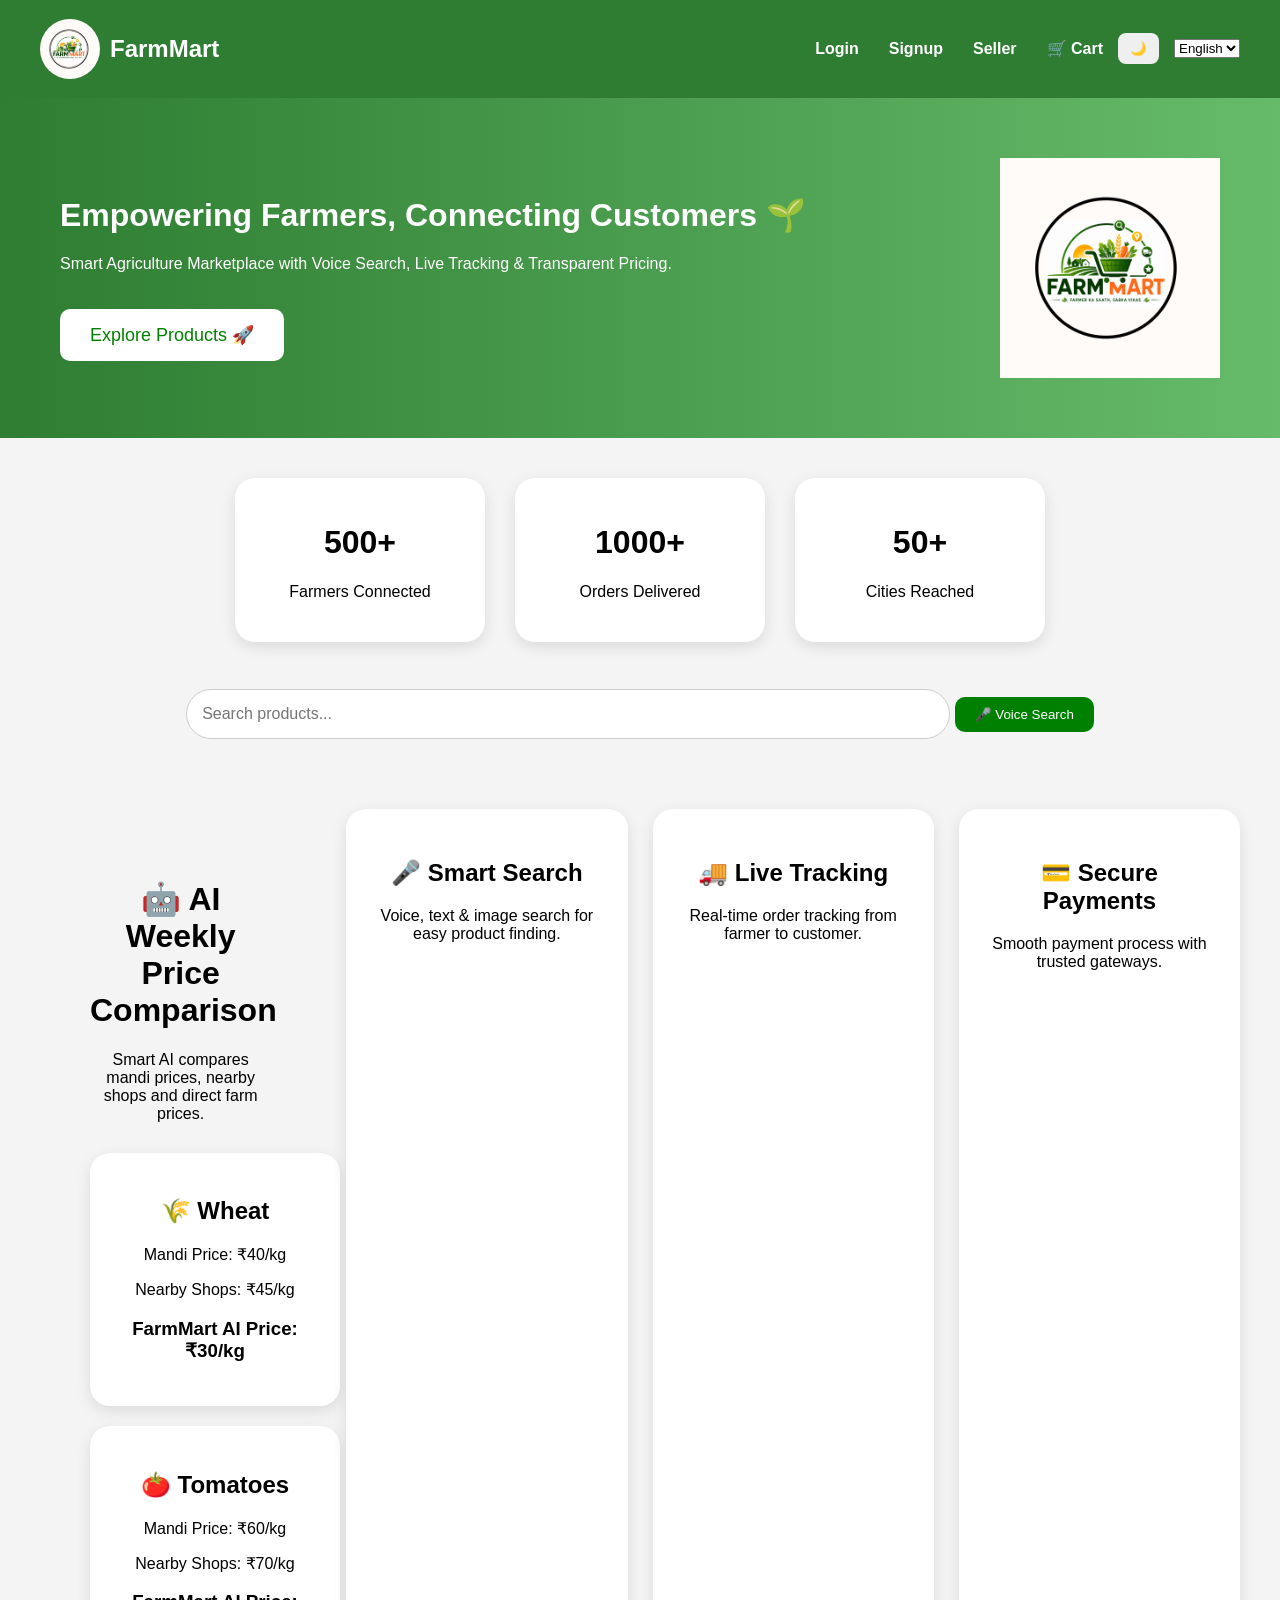
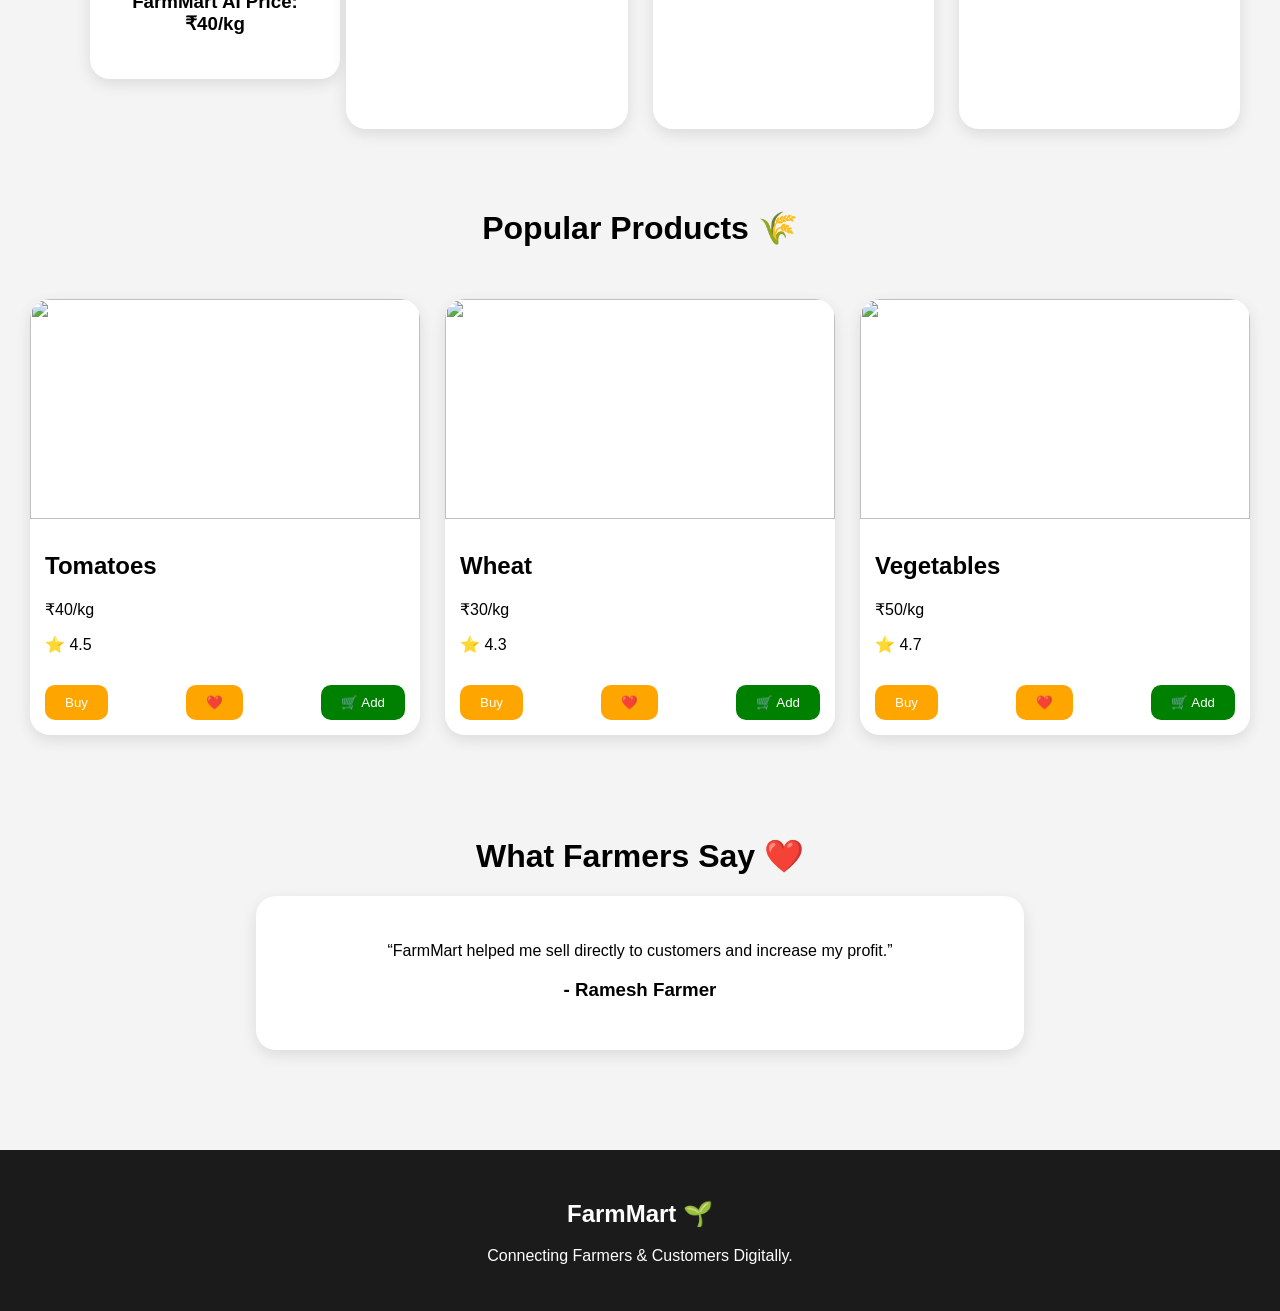
==== index.html @ 8a44d062 "Add files via upload" ====
<!DOCTYPE html>
<html lang="en">

<head>

  <meta charset="UTF-8">

  <meta name="viewport"
  content="width=device-width, initial-scale=1.0">

  <title>FarmMart</title>

  <link rel="stylesheet" href="style.css">

</head>

<body>

<!-- TOPBAR -->

<div class="topbar">

  <!-- LOGO -->

  <div class="logo-area">

    <img
    src="logo.png"
    class="logo">

    <h2>FarmMart</h2>

  </div>

  <!-- MENU BUTTON -->

  <div
  class="menu-btn"

  onclick="toggleMenu()">

  ☰

  </div>

  <!-- NAV LINKS -->

  <div
  class="nav-links"

  id="navLinks">

    <a href="login.html">
      Login
    </a>

    <a href="signup.html">
      Signup
    </a>

    <a href="seller.html">
      Seller
    </a>

    <a href="cart.html">
      🛒 Cart
    </a>

    <!-- DARK MODE -->

    <button
    onclick="toggleDarkMode()"

    class="dark-btn">

    🌙

    </button>

    <!-- LANGUAGE -->

    <select
    onchange="changeLanguage(this.value)">

      <option value="en">
        English
      </option>

      <option value="hi">
        हिंदी
      </option>

    </select>

  </div>

</div>

<!-- HERO -->

<div class="premium-hero">

  <div>

    <h1 id="heroTitle">

      Empowering Farmers,
      Connecting Customers 🌱

    </h1>

    <p id="heroText">

      Smart Agriculture Marketplace
      with Voice Search,
      Live Tracking &
      Transparent Pricing.

    </p>

    <button class="hero-btn">

      Explore Products 🚀

    </button>

  </div>

  <img
  src="logo.png"
  class="hero-logo">

</div>

<!-- STATS -->

<div class="stats">

  <div class="stat-card">

    <h1>500+</h1>

    <p>Farmers Connected</p>

  </div>

  <div class="stat-card">

    <h1>1000+</h1>

    <p>Orders Delivered</p>

  </div>

  <div class="stat-card">

    <h1>50+</h1>

    <p>Cities Reached</p>

  </div>

</div>

<!-- SEARCH -->

<div class="search-box">

  <input
  type="text"

  id="search"

  placeholder="Search products..."

  onkeyup="searchProduct()">

  <button
  onclick="startVoiceSearch()"

  class="cart-btn"

  style="
  margin-top:15px;
  ">

  🎤 Voice Search

  </button>

</div>

<!-- FEATURES -->

<div class="features">
    <!-- AI PRICE COMPARISON -->

<div class="price-ai">

  <h1>

    🤖 AI Weekly Price Comparison

  </h1>

  <p>

    Smart AI compares mandi prices,
    nearby shops and direct farm prices.

  </p>

  <div class="price-grid">

    <div class="price-card">

      <h2>🌾 Wheat</h2>

      <p>Mandi Price: ₹40/kg</p>

      <p>Nearby Shops: ₹45/kg</p>

      <h3>FarmMart AI Price: ₹30/kg</h3>

    </div>

    <div class="price-card">

      <h2>🍅 Tomatoes</h2>

      <p>Mandi Price: ₹60/kg</p>

      <p>Nearby Shops: ₹70/kg</p>

      <h3>FarmMart AI Price: ₹40/kg</h3>

    </div>

  </div>

</div>

  <div class="feature-card">

    <h2>🎤 Smart Search</h2>

    <p>
      Voice, text & image search
      for easy product finding.
    </p>

  </div>

  <div class="feature-card">

    <h2>🚚 Live Tracking</h2>

    <p>
      Real-time order tracking
      from farmer to customer.
    </p>

  </div>

  <div class="feature-card">

    <h2>💳 Secure Payments</h2>

    <p>
      Smooth payment process
      with trusted gateways.
    </p>

  </div>

</div>

<!-- PRODUCTS -->

<h1 class="section-title">

Popular Products 🌾

</h1>

<div
class="container"
id="products">
</div>

<!-- TESTIMONIALS -->

<div class="testimonial-section">

  <h1>
    What Farmers Say ❤️
  </h1>

  <div class="testimonial-card">

    <p>

      “FarmMart helped me
      sell directly to customers
      and increase my profit.”

    </p>

    <h3>
      - Ramesh Farmer
    </h3>

  </div>

</div>

<!-- FOOTER -->

<footer>

  <h2>FarmMart 🌱</h2>

  <p>

    Connecting Farmers &
    Customers Digitally.

  </p>

</footer>

<script src="script.js"></script>

</body>
</html>
---- style.css ----
body{
  margin:0;
  font-family:Arial;
  background:#f4f4f4;
}

/* TOPBAR */

.topbar{
  background:#2e7d32;
  color:white;
  display:flex;
  justify-content:space-between;
  align-items:center;
  padding:15px 40px;
}

.topbar a{
  color:white;
  text-decoration:none;
  margin-left:15px;
  font-weight:bold;
}

/* HERO */

.hero{
  text-align:center;
  padding:40px;
  background:white;
}

.hero img{
  width:120px;
}

/* SEARCH */

.search-box{
  text-align:center;
  margin:30px;
}

.search-box input{
  width:60%;
  padding:15px;
  border-radius:30px;
  border:1px solid #ccc;
  font-size:16px;
}

/* PRODUCTS */

.container{
  display:grid;
  grid-template-columns:repeat(auto-fit,minmax(250px,1fr));
  gap:25px;
  padding:30px;
}

.card{
  background:white;
  border-radius:20px;
  overflow:hidden;
  box-shadow:0 5px 15px rgba(0,0,0,0.1);
  transition:0.3s;
}

.card:hover{
  transform:translateY(-8px);
}

.product-img{
  width:100%;
  height:220px;
  object-fit:cover;
}

.card h2{
  padding:10px 15px 0;
}

.card p{
  padding:0 15px;
}

.btns{
  display:flex;
  justify-content:space-between;
  padding:15px;
}

.buy-btn{
  background:orange;
  color:white;
  border:none;
  padding:10px 20px;
  border-radius:10px;
  cursor:pointer;
}

.cart-btn{
  background:green;
  color:white;
  border:none;
  padding:10px 20px;
  border-radius:10px;
  cursor:pointer;
}
.dark-mode{

  background:#121212;
  color:white;
}

.dark-mode .card{

  background:#1e1e1e;
  color:white;
}

.dark-mode .hero{

  background:#1e1e1e;
}

.dark-mode input,
.dark-mode textarea{

  background:#333;
  color:white;
  border:none;
}

.dark-mode .topbar{

  background:black;
}
/* TRACKING */

.track-step{

  padding:15px;

  margin:15px 0;

  border-radius:10px;

  background:#ddd;

  font-size:20px;

  font-weight:bold;
}

.track-step.active{

  background:green;

  color:white;
}
/* PREMIUM HERO */

.premium-hero{

  display:flex;

  justify-content:space-between;

  align-items:center;

  padding:60px;

  background:linear-gradient(
  to right,
  #2e7d32,
  #66bb6a
  );

  color:white;
}

.hero-logo{

  width:220px;
}

.hero-btn{

  padding:15px 30px;

  border:none;

  border-radius:10px;

  background:white;

  color:green;

  font-size:18px;

  cursor:pointer;

  margin-top:20px;
}

/* LOGO */

.logo{

  width:60px;

  border-radius:50%;
}

.logo-area{

  display:flex;

  align-items:center;

  gap:10px;
}

/* STATS */

.stats{

  display:flex;

  justify-content:center;

  gap:30px;

  margin:40px;
}

.stat-card{

  background:white;

  padding:25px;

  border-radius:20px;

  text-align:center;

  box-shadow:0 5px 15px rgba(0,0,0,0.1);

  width:200px;
}

/* FEATURES */

.features{

  display:grid;

  grid-template-columns:
  repeat(auto-fit,minmax(250px,1fr));

  gap:25px;

  padding:40px;
}

.feature-card{

  background:white;

  padding:30px;

  border-radius:20px;

  text-align:center;

  box-shadow:0 5px 15px rgba(0,0,0,0.1);
}

/* SECTION TITLE */

.section-title{

  text-align:center;

  margin-top:40px;
}

/* TESTIMONIAL */

.testimonial-section{

  padding:50px;

  text-align:center;
}

.testimonial-card{

  background:white;

  padding:30px;

  border-radius:20px;

  width:60%;

  margin:auto;

  box-shadow:0 5px 15px rgba(0,0,0,0.1);
}

/* FOOTER */

footer{

  background:#1b1b1b;

  color:white;

  text-align:center;

  padding:30px;

  margin-top:50px;
}

/* DARK BUTTON */

.dark-btn{

  padding:8px 12px;

  border:none;

  border-radius:8px;

  cursor:pointer;
}
/* NAVBAR */

.nav-links{

  display:flex;

  align-items:center;

  gap:15px;
}

.menu-btn{

  display:none;

  font-size:30px;

  cursor:pointer;

  color:white;
}

/* MOBILE */

@media(max-width:768px){

  .premium-hero{

    flex-direction:column;

    text-align:center;

    gap:30px;
  }

  .stats{

    flex-direction:column;

    align-items:center;
  }

  .testimonial-card{

    width:90%;
  }

  .nav-links{

    position:absolute;

    top:80px;

    right:0;

    background:#2e7d32;

    width:220px;

    flex-direction:column;

    padding:20px;

    display:none;
  }

  .nav-links.show{

    display:flex;
  }

  .menu-btn{

    display:block;
  }
}
/* AI PRICE */

.price-ai{

  padding:50px;

  text-align:center;
}

.price-grid{

  display:grid;

  grid-template-columns:
  repeat(auto-fit,minmax(250px,1fr));

  gap:20px;

  margin-top:30px;
}

.price-card{

  background:white;

  padding:25px;

  border-radius:20px;

  box-shadow:0 5px 15px rgba(0,0,0,0.1);
}
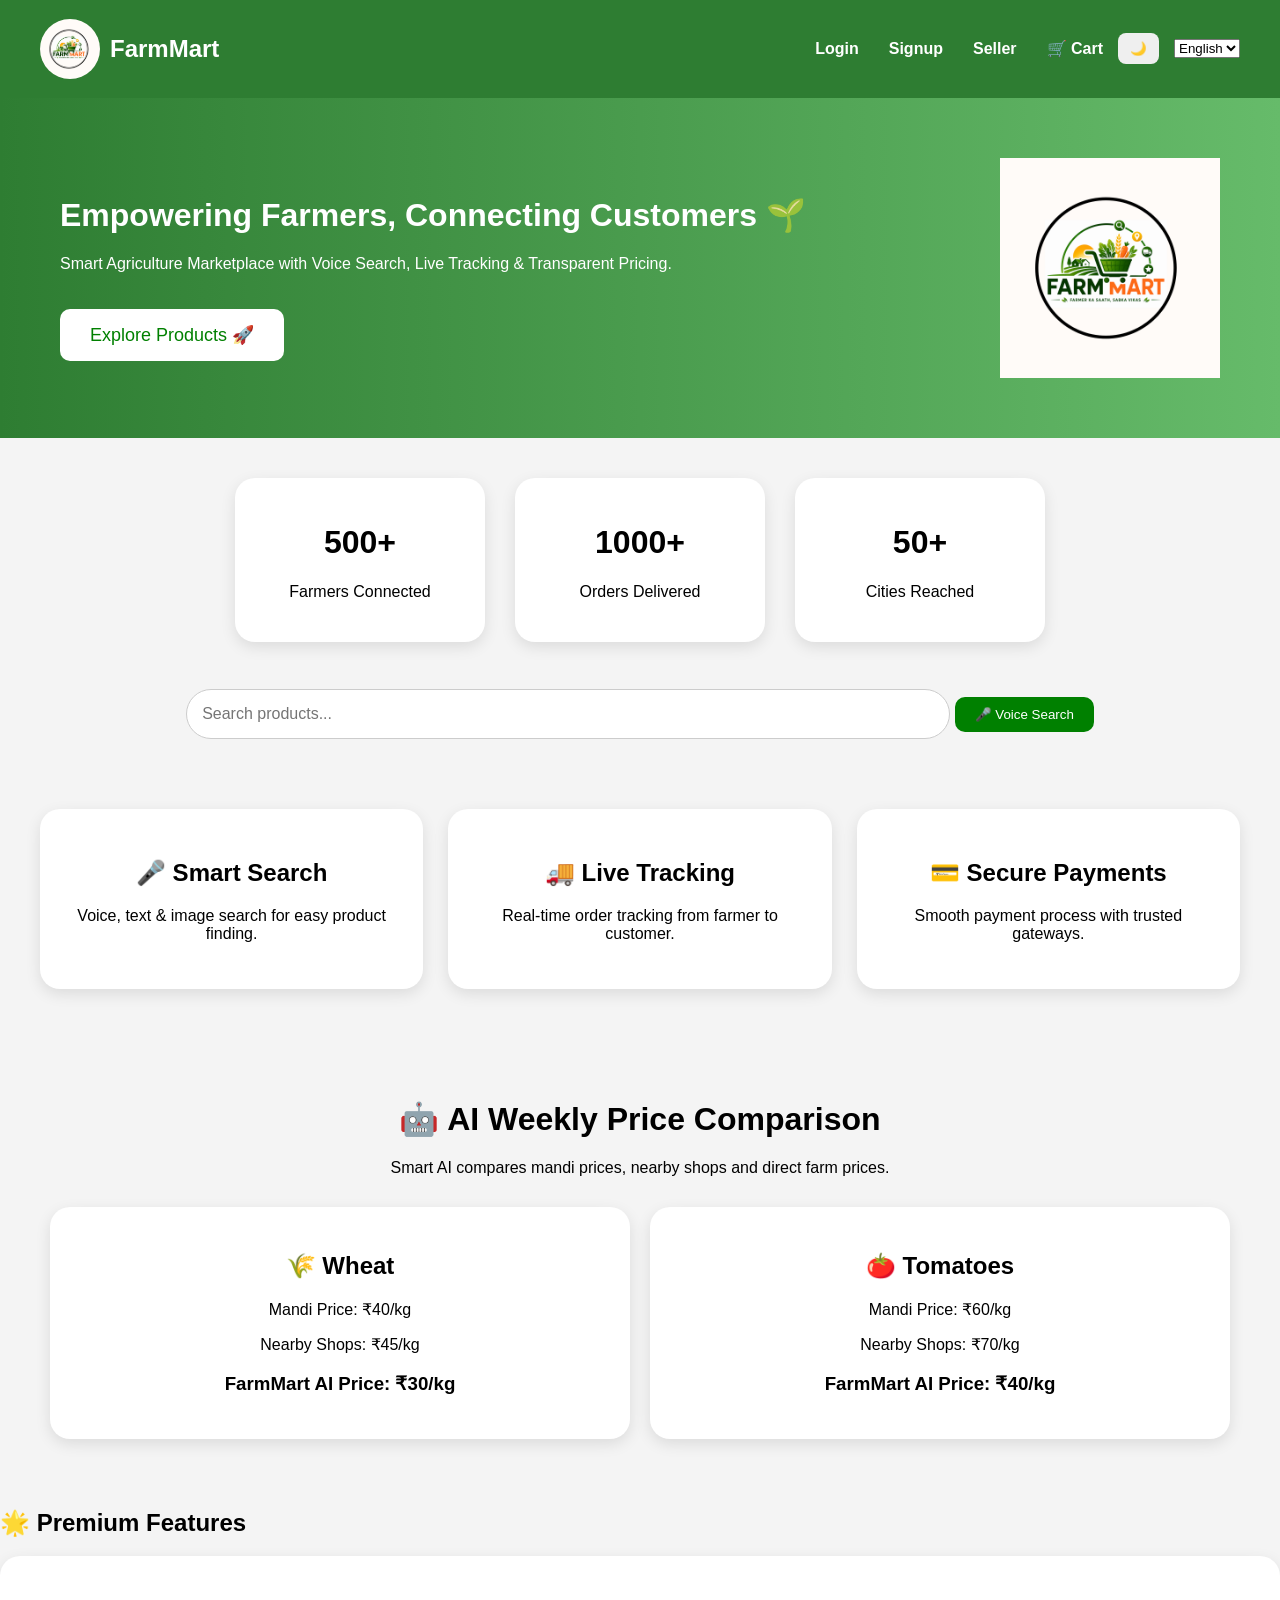
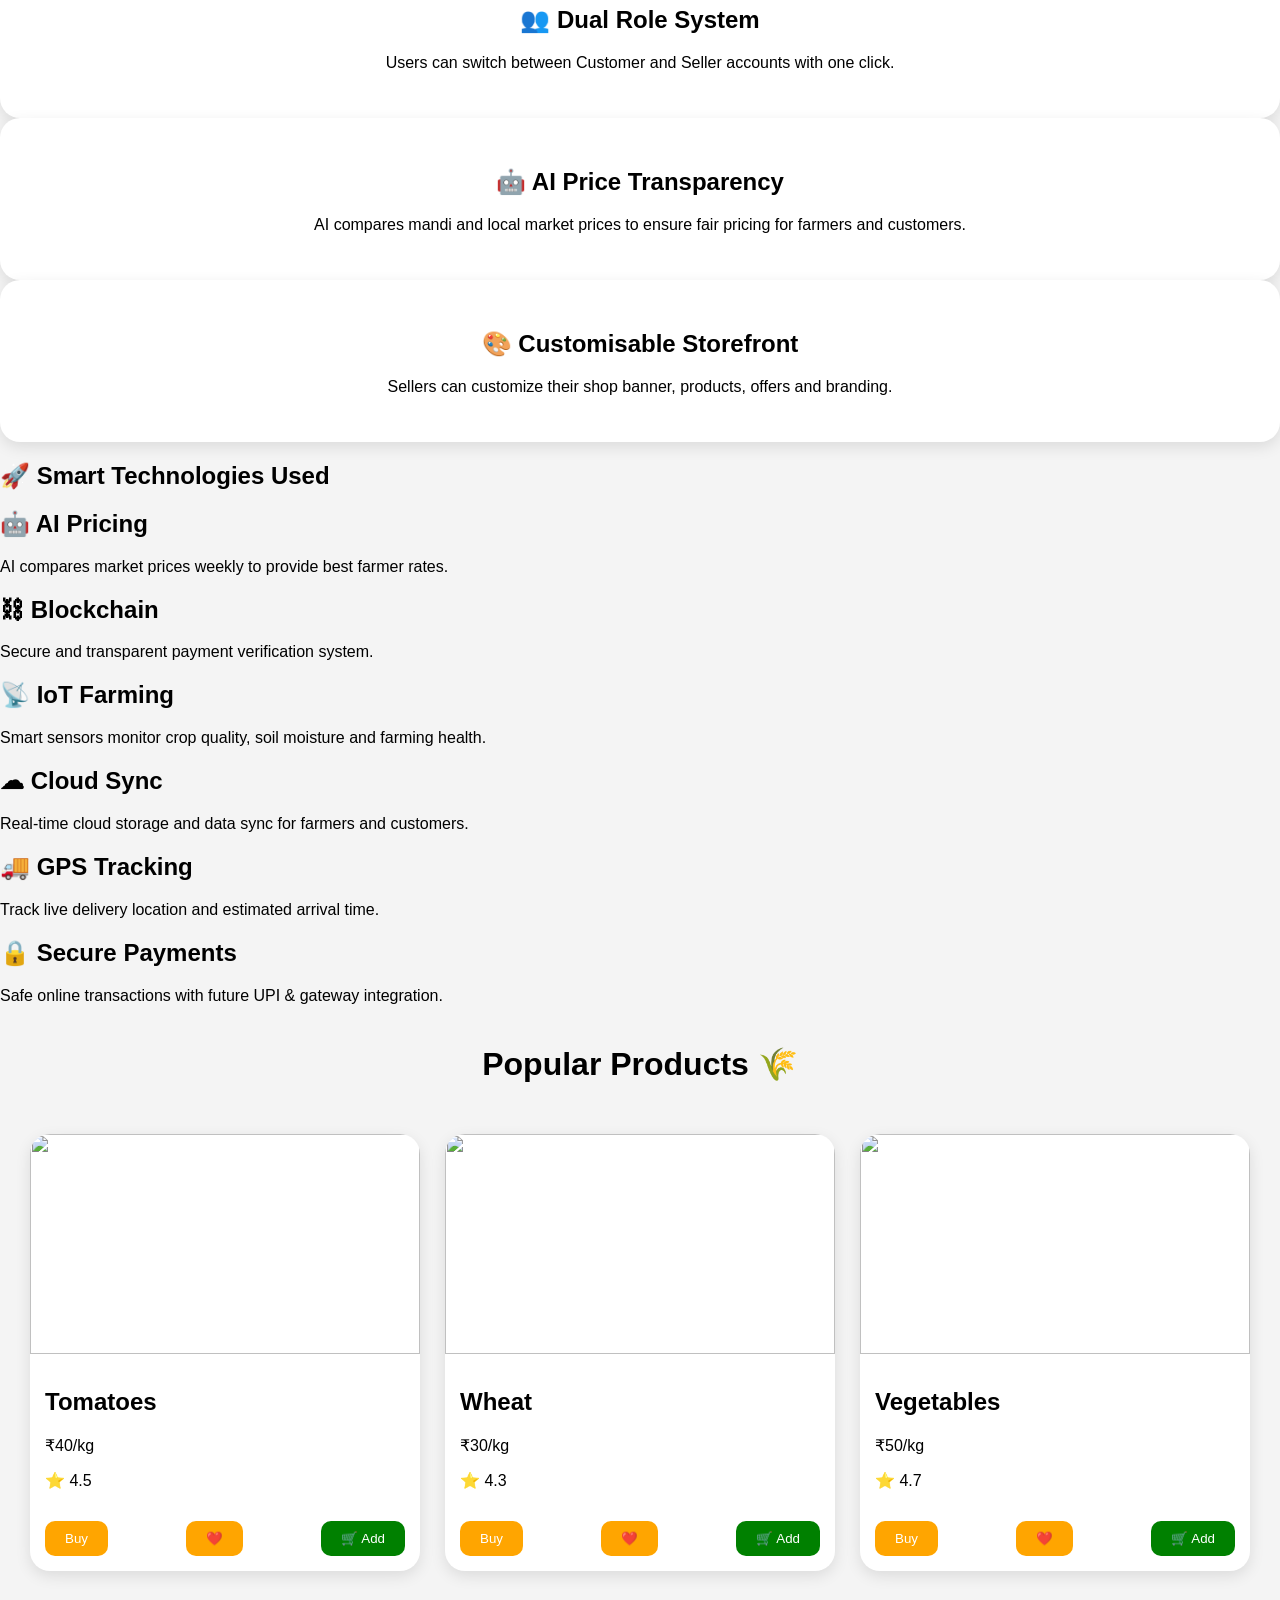
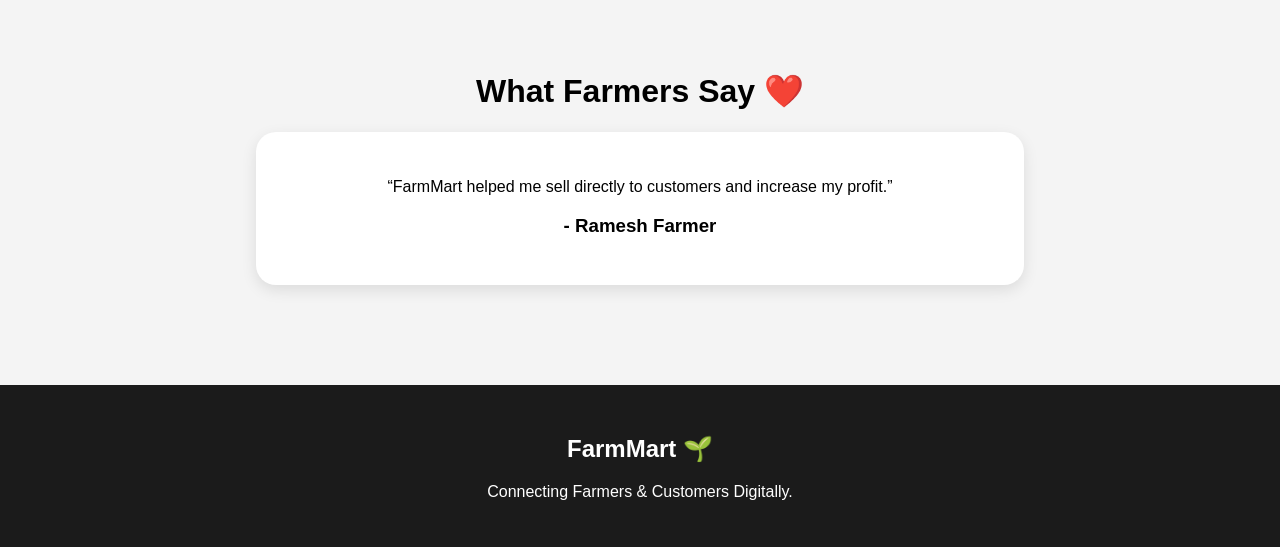
==== commit 242c290d: "Update index.html" ====
--- a/index.html
+++ b/index.html
@@ -193,52 +193,6 @@
 <!-- FEATURES -->
 
 <div class="features">
-    <!-- AI PRICE COMPARISON -->
-
-<div class="price-ai">
-
-  <h1>
-
-    🤖 AI Weekly Price Comparison
-
-  </h1>
-
-  <p>
-
-    Smart AI compares mandi prices,
-    nearby shops and direct farm prices.
-
-  </p>
-
-  <div class="price-grid">
-
-    <div class="price-card">
-
-      <h2>🌾 Wheat</h2>
-
-      <p>Mandi Price: ₹40/kg</p>
-
-      <p>Nearby Shops: ₹45/kg</p>
-
-      <h3>FarmMart AI Price: ₹30/kg</h3>
-
-    </div>
-
-    <div class="price-card">
-
-      <h2>🍅 Tomatoes</h2>
-
-      <p>Mandi Price: ₹60/kg</p>
-
-      <p>Nearby Shops: ₹70/kg</p>
-
-      <h3>FarmMart AI Price: ₹40/kg</h3>
-
-    </div>
-
-  </div>
-
-</div>
 
   <div class="feature-card">
 
@@ -275,6 +229,178 @@
 
 </div>
 
+<!-- AI PRICE COMPARISON -->
+
+<div class="price-ai">
+
+  <h1>
+
+    🤖 AI Weekly Price Comparison
+
+  </h1>
+
+  <p>
+
+    Smart AI compares mandi prices,
+    nearby shops and direct farm prices.
+
+  </p>
+
+  <div class="price-grid">
+
+    <div class="price-card">
+
+      <h2>🌾 Wheat</h2>
+
+      <p>Mandi Price: ₹40/kg</p>
+
+      <p>Nearby Shops: ₹45/kg</p>
+
+      <h3>FarmMart AI Price: ₹30/kg</h3>
+
+    </div>
+
+    <div class="price-card">
+
+      <h2>🍅 Tomatoes</h2>
+
+      <p>Mandi Price: ₹60/kg</p>
+
+      <p>Nearby Shops: ₹70/kg</p>
+
+      <h3>FarmMart AI Price: ₹40/kg</h3>
+
+    </div>
+
+  </div>
+
+</div>
+
+<!-- PREMIUM FEATURES -->
+
+<section class="premium-features">
+
+<h1>🌟 Premium Features</h1>
+
+<div class="feature-grid">
+
+<div class="feature-card">
+
+<h2>👥 Dual Role System</h2>
+
+<p>
+Users can switch between
+Customer and Seller accounts
+with one click.
+</p>
+
+</div>
+
+<div class="feature-card">
+
+<h2>🤖 AI Price Transparency</h2>
+
+<p>
+AI compares mandi and local market
+prices to ensure fair pricing for farmers
+and customers.
+</p>
+
+</div>
+
+<div class="feature-card">
+
+<h2>🎨 Customisable Storefront</h2>
+
+<p>
+Sellers can customize their shop
+banner, products, offers and branding.
+</p>
+
+</div>
+
+</div>
+
+</section>
+
+<!-- SMART TECHNOLOGY -->
+
+<section class="smart-tech">
+
+<h1>🚀 Smart Technologies Used</h1>
+
+<div class="tech-grid">
+
+<div class="tech-card">
+
+<h2>🤖 AI Pricing</h2>
+
+<p>
+AI compares market prices weekly
+to provide best farmer rates.
+</p>
+
+</div>
+
+<div class="tech-card">
+
+<h2>⛓ Blockchain</h2>
+
+<p>
+Secure and transparent payment
+verification system.
+</p>
+
+</div>
+
+<div class="tech-card">
+
+<h2>📡 IoT Farming</h2>
+
+<p>
+Smart sensors monitor crop quality,
+soil moisture and farming health.
+</p>
+
+</div>
+
+<div class="tech-card">
+
+<h2>☁ Cloud Sync</h2>
+
+<p>
+Real-time cloud storage and data sync
+for farmers and customers.
+</p>
+
+</div>
+
+<div class="tech-card">
+
+<h2>🚚 GPS Tracking</h2>
+
+<p>
+Track live delivery location and
+estimated arrival time.
+</p>
+
+</div>
+
+<div class="tech-card">
+
+<h2>🔒 Secure Payments</h2>
+
+<p>
+Safe online transactions with
+future UPI & gateway integration.
+</p>
+
+</div>
+
+</div>
+
+</section>
+
 <!-- PRODUCTS -->
 
 <h1 class="section-title">
@@ -332,4 +458,4 @@
 <script src="script.js"></script>
 
 </body>
-</html>+</html>
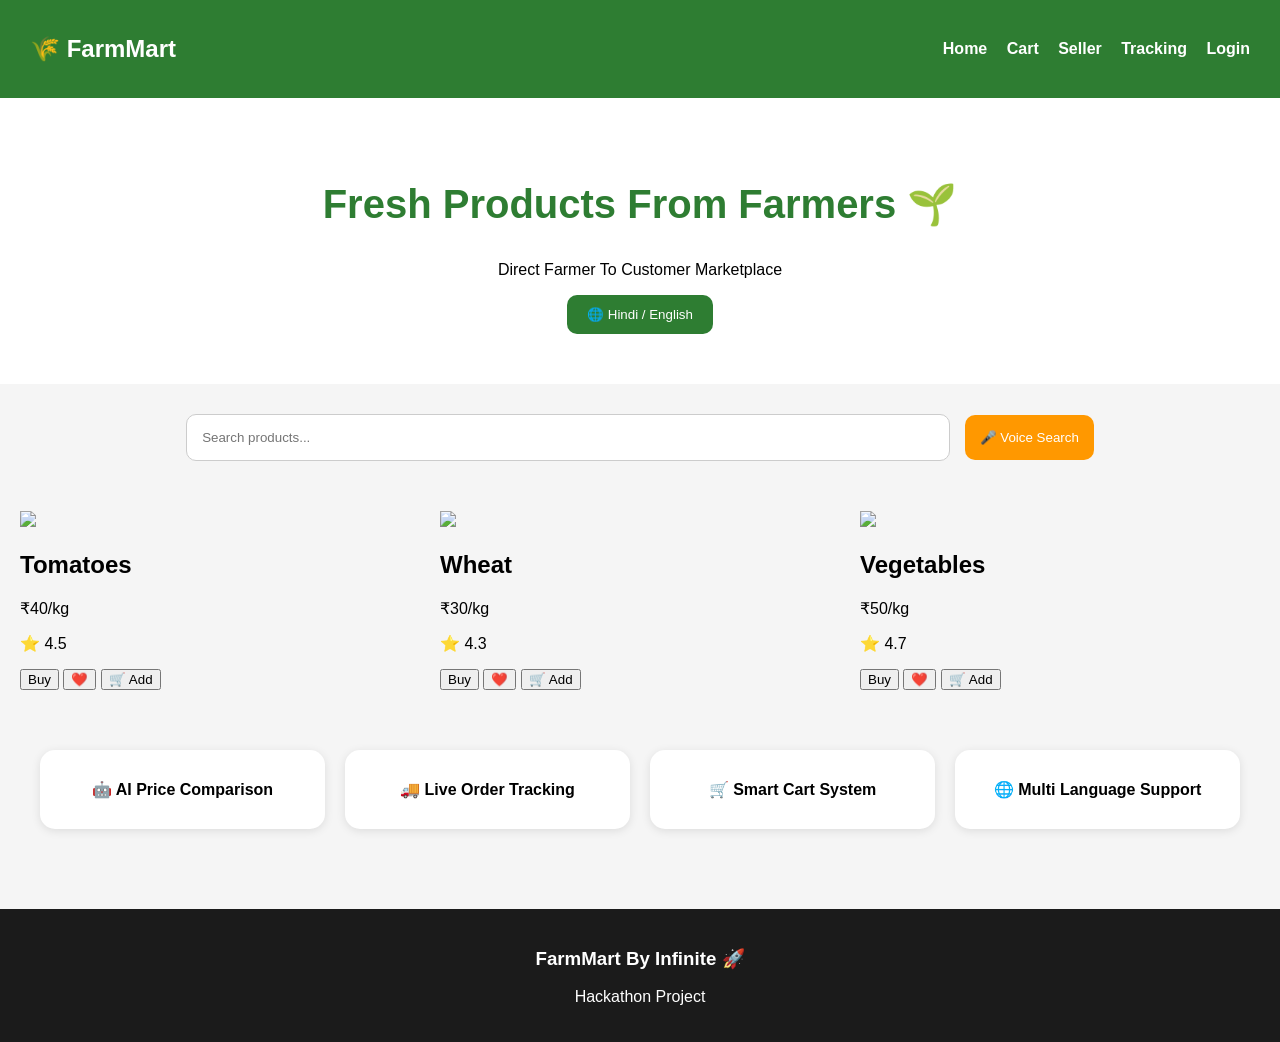
==== commit b2083cf9: "Update index.html" ====
--- a/index.html
+++ b/index.html
@@ -3,459 +3,139 @@
 
 <head>
 
-  <meta charset="UTF-8">
+    <meta charset="UTF-8">
 
-  <meta name="viewport"
-  content="width=device-width, initial-scale=1.0">
+    <meta name="viewport"
+    content="width=device-width, initial-scale=1.0">
 
-  <title>FarmMart</title>
+    <title>FarmMart</title>
 
-  <link rel="stylesheet" href="style.css">
+    <link rel="stylesheet"
+    href="style.css">
 
 </head>
 
 <body>
 
-<!-- TOPBAR -->
+    <!-- NAVBAR -->
 
-<div class="topbar">
+    <nav class="navbar">
 
-  <!-- LOGO -->
+        <h1>
+            🌾 FarmMart
+        </h1>
 
-  <div class="logo-area">
+        <div class="nav-links">
 
-    <img
-    src="logo.png"
-    class="logo">
+            <a href="index.html">
+                Home
+            </a>
 
-    <h2>FarmMart</h2>
+            <a href="cart.html">
+                Cart
+            </a>
 
-  </div>
+            <a href="seller.html">
+                Seller
+            </a>
 
-  <!-- MENU BUTTON -->
+            <a href="tracking.html">
+                Tracking
+            </a>
 
-  <div
-  class="menu-btn"
+            <a href="login.html">
+                Login
+            </a>
 
-  onclick="toggleMenu()">
+        </div>
 
-  ☰
+    </nav>
 
-  </div>
 
-  <!-- NAV LINKS -->
+    <!-- HERO SECTION -->
 
-  <div
-  class="nav-links"
+    <section class="hero">
 
-  id="navLinks">
+        <h1 id="main-heading">
+            Fresh Products From Farmers 🌱
+        </h1>
 
-    <a href="login.html">
-      Login
-    </a>
+        <p>
+            Direct Farmer To Customer Marketplace
+        </p>
 
-    <a href="signup.html">
-      Signup
-    </a>
+        <button onclick="switchLanguage()">
+            🌐 Hindi / English
+        </button>
 
-    <a href="seller.html">
-      Seller
-    </a>
+    </section>
 
-    <a href="cart.html">
-      🛒 Cart
-    </a>
 
-    <!-- DARK MODE -->
+    <!-- SEARCH -->
 
-    <button
-    onclick="toggleDarkMode()"
+    <div class="search-box">
 
-    class="dark-btn">
+        <input
+        type="text"
+        id="search"
+        placeholder="Search products..."
+        onkeyup="searchProduct()"
+        >
 
-    🌙
-
-    </button>
-
-    <!-- LANGUAGE -->
-
-    <select
-    onchange="changeLanguage(this.value)">
-
-      <option value="en">
-        English
-      </option>
-
-      <option value="hi">
-        हिंदी
-      </option>
-
-    </select>
-
-  </div>
-
-</div>
-
-<!-- HERO -->
-
-<div class="premium-hero">
-
-  <div>
-
-    <h1 id="heroTitle">
-
-      Empowering Farmers,
-      Connecting Customers 🌱
-
-    </h1>
-
-    <p id="heroText">
-
-      Smart Agriculture Marketplace
-      with Voice Search,
-      Live Tracking &
-      Transparent Pricing.
-
-    </p>
-
-    <button class="hero-btn">
-
-      Explore Products 🚀
-
-    </button>
-
-  </div>
-
-  <img
-  src="logo.png"
-  class="hero-logo">
-
-</div>
-
-<!-- STATS -->
-
-<div class="stats">
-
-  <div class="stat-card">
-
-    <h1>500+</h1>
-
-    <p>Farmers Connected</p>
-
-  </div>
-
-  <div class="stat-card">
-
-    <h1>1000+</h1>
-
-    <p>Orders Delivered</p>
-
-  </div>
-
-  <div class="stat-card">
-
-    <h1>50+</h1>
-
-    <p>Cities Reached</p>
-
-  </div>
-
-</div>
-
-<!-- SEARCH -->
-
-<div class="search-box">
-
-  <input
-  type="text"
-
-  id="search"
-
-  placeholder="Search products..."
-
-  onkeyup="searchProduct()">
-
-  <button
-  onclick="startVoiceSearch()"
-
-  class="cart-btn"
-
-  style="
-  margin-top:15px;
-  ">
-
-  🎤 Voice Search
-
-  </button>
-
-</div>
-
-<!-- FEATURES -->
-
-<div class="features">
-
-  <div class="feature-card">
-
-    <h2>🎤 Smart Search</h2>
-
-    <p>
-      Voice, text & image search
-      for easy product finding.
-    </p>
-
-  </div>
-
-  <div class="feature-card">
-
-    <h2>🚚 Live Tracking</h2>
-
-    <p>
-      Real-time order tracking
-      from farmer to customer.
-    </p>
-
-  </div>
-
-  <div class="feature-card">
-
-    <h2>💳 Secure Payments</h2>
-
-    <p>
-      Smooth payment process
-      with trusted gateways.
-    </p>
-
-  </div>
-
-</div>
-
-<!-- AI PRICE COMPARISON -->
-
-<div class="price-ai">
-
-  <h1>
-
-    🤖 AI Weekly Price Comparison
-
-  </h1>
-
-  <p>
-
-    Smart AI compares mandi prices,
-    nearby shops and direct farm prices.
-
-  </p>
-
-  <div class="price-grid">
-
-    <div class="price-card">
-
-      <h2>🌾 Wheat</h2>
-
-      <p>Mandi Price: ₹40/kg</p>
-
-      <p>Nearby Shops: ₹45/kg</p>
-
-      <h3>FarmMart AI Price: ₹30/kg</h3>
+        <button onclick="startVoiceSearch()">
+            🎤 Voice Search
+        </button>
 
     </div>
 
-    <div class="price-card">
 
-      <h2>🍅 Tomatoes</h2>
+    <!-- PRODUCTS -->
 
-      <p>Mandi Price: ₹60/kg</p>
-
-      <p>Nearby Shops: ₹70/kg</p>
-
-      <h3>FarmMart AI Price: ₹40/kg</h3>
+    <div id="products"
+    class="products-container">
 
     </div>
 
-  </div>
 
-</div>
+    <!-- FEATURES -->
 
-<!-- PREMIUM FEATURES -->
+    <section class="features">
 
-<section class="premium-features">
+        <div class="feature-card">
+            🤖 AI Price Comparison
+        </div>
 
-<h1>🌟 Premium Features</h1>
+        <div class="feature-card">
+            🚚 Live Order Tracking
+        </div>
 
-<div class="feature-grid">
+        <div class="feature-card">
+            🛒 Smart Cart System
+        </div>
 
-<div class="feature-card">
+        <div class="feature-card">
+            🌐 Multi Language Support
+        </div>
 
-<h2>👥 Dual Role System</h2>
+    </section>
 
-<p>
-Users can switch between
-Customer and Seller accounts
-with one click.
-</p>
 
-</div>
+    <!-- FOOTER -->
 
-<div class="feature-card">
+    <footer>
 
-<h2>🤖 AI Price Transparency</h2>
+        <h3>
+            FarmMart By Infinite 🚀
+        </h3>
 
-<p>
-AI compares mandi and local market
-prices to ensure fair pricing for farmers
-and customers.
-</p>
+        <p>
+            Hackathon Project
+        </p>
 
-</div>
+    </footer>
 
-<div class="feature-card">
 
-<h2>🎨 Customisable Storefront</h2>
-
-<p>
-Sellers can customize their shop
-banner, products, offers and branding.
-</p>
-
-</div>
-
-</div>
-
-</section>
-
-<!-- SMART TECHNOLOGY -->
-
-<section class="smart-tech">
-
-<h1>🚀 Smart Technologies Used</h1>
-
-<div class="tech-grid">
-
-<div class="tech-card">
-
-<h2>🤖 AI Pricing</h2>
-
-<p>
-AI compares market prices weekly
-to provide best farmer rates.
-</p>
-
-</div>
-
-<div class="tech-card">
-
-<h2>⛓ Blockchain</h2>
-
-<p>
-Secure and transparent payment
-verification system.
-</p>
-
-</div>
-
-<div class="tech-card">
-
-<h2>📡 IoT Farming</h2>
-
-<p>
-Smart sensors monitor crop quality,
-soil moisture and farming health.
-</p>
-
-</div>
-
-<div class="tech-card">
-
-<h2>☁ Cloud Sync</h2>
-
-<p>
-Real-time cloud storage and data sync
-for farmers and customers.
-</p>
-
-</div>
-
-<div class="tech-card">
-
-<h2>🚚 GPS Tracking</h2>
-
-<p>
-Track live delivery location and
-estimated arrival time.
-</p>
-
-</div>
-
-<div class="tech-card">
-
-<h2>🔒 Secure Payments</h2>
-
-<p>
-Safe online transactions with
-future UPI & gateway integration.
-</p>
-
-</div>
-
-</div>
-
-</section>
-
-<!-- PRODUCTS -->
-
-<h1 class="section-title">
-
-Popular Products 🌾
-
-</h1>
-
-<div
-class="container"
-id="products">
-</div>
-
-<!-- TESTIMONIALS -->
-
-<div class="testimonial-section">
-
-  <h1>
-    What Farmers Say ❤️
-  </h1>
-
-  <div class="testimonial-card">
-
-    <p>
-
-      “FarmMart helped me
-      sell directly to customers
-      and increase my profit.”
-
-    </p>
-
-    <h3>
-      - Ramesh Farmer
-    </h3>
-
-  </div>
-
-</div>
-
-<!-- FOOTER -->
-
-<footer>
-
-  <h2>FarmMart 🌱</h2>
-
-  <p>
-
-    Connecting Farmers &
-    Customers Digitally.
-
-  </p>
-
-</footer>
-
-<script src="script.js"></script>
+    <script src="script.js"></script>
 
 </body>
 </html>
--- a/style.css
+++ b/style.css
@@ -1,446 +1,203 @@
 body{
-  margin:0;
-  font-family:Arial;
-  background:#f4f4f4;
-}
-
-/* TOPBAR */
-
-.topbar{
-  background:#2e7d32;
-  color:white;
-  display:flex;
-  justify-content:space-between;
-  align-items:center;
-  padding:15px 40px;
-}
-
-.topbar a{
-  color:white;
-  text-decoration:none;
-  margin-left:15px;
-  font-weight:bold;
-}
+
+    margin:0;
+
+    font-family:Arial,sans-serif;
+
+    background:#f5f5f5;
+}
+
+
+/* NAVBAR */
+
+.navbar{
+
+    background:#2e7d32;
+
+    color:white;
+
+    padding:15px 30px;
+
+    display:flex;
+
+    justify-content:space-between;
+
+    align-items:center;
+}
+
+.nav-links a{
+
+    color:white;
+
+    text-decoration:none;
+
+    margin-left:15px;
+
+    font-weight:bold;
+}
+
 
 /* HERO */
 
 .hero{
-  text-align:center;
-  padding:40px;
-  background:white;
-}
-
-.hero img{
-  width:120px;
-}
+
+    text-align:center;
+
+    padding:50px 20px;
+
+    background:white;
+}
+
+.hero h1{
+
+    color:#2e7d32;
+
+    font-size:40px;
+}
+
+.hero button{
+
+    padding:12px 20px;
+
+    border:none;
+
+    background:#2e7d32;
+
+    color:white;
+
+    border-radius:10px;
+
+    cursor:pointer;
+}
+
 
 /* SEARCH */
 
 .search-box{
-  text-align:center;
-  margin:30px;
+
+    text-align:center;
+
+    margin:30px;
 }
 
 .search-box input{
-  width:60%;
-  padding:15px;
-  border-radius:30px;
-  border:1px solid #ccc;
-  font-size:16px;
-}
+
+    width:60%;
+
+    padding:15px;
+
+    border-radius:10px;
+
+    border:1px solid #ccc;
+}
+
+.search-box button{
+
+    padding:15px;
+
+    background:#ff9800;
+
+    color:white;
+
+    border:none;
+
+    border-radius:10px;
+
+    cursor:pointer;
+
+    margin-left:10px;
+}
+
 
 /* PRODUCTS */
 
-.container{
-  display:grid;
-  grid-template-columns:repeat(auto-fit,minmax(250px,1fr));
-  gap:25px;
-  padding:30px;
-}
-
-.card{
-  background:white;
-  border-radius:20px;
-  overflow:hidden;
-  box-shadow:0 5px 15px rgba(0,0,0,0.1);
-  transition:0.3s;
-}
-
-.card:hover{
-  transform:translateY(-8px);
-}
-
-.product-img{
-  width:100%;
-  height:220px;
-  object-fit:cover;
-}
-
-.card h2{
-  padding:10px 15px 0;
-}
-
-.card p{
-  padding:0 15px;
-}
-
-.btns{
-  display:flex;
-  justify-content:space-between;
-  padding:15px;
-}
-
-.buy-btn{
-  background:orange;
-  color:white;
-  border:none;
-  padding:10px 20px;
-  border-radius:10px;
-  cursor:pointer;
-}
-
-.cart-btn{
-  background:green;
-  color:white;
-  border:none;
-  padding:10px 20px;
-  border-radius:10px;
-  cursor:pointer;
-}
-.dark-mode{
-
-  background:#121212;
-  color:white;
-}
-
-.dark-mode .card{
-
-  background:#1e1e1e;
-  color:white;
-}
-
-.dark-mode .hero{
-
-  background:#1e1e1e;
-}
-
-.dark-mode input,
-.dark-mode textarea{
-
-  background:#333;
-  color:white;
-  border:none;
-}
-
-.dark-mode .topbar{
-
-  background:black;
-}
-/* TRACKING */
-
-.track-step{
-
-  padding:15px;
-
-  margin:15px 0;
-
-  border-radius:10px;
-
-  background:#ddd;
-
-  font-size:20px;
-
-  font-weight:bold;
-}
-
-.track-step.active{
-
-  background:green;
-
-  color:white;
-}
-/* PREMIUM HERO */
-
-.premium-hero{
-
-  display:flex;
-
-  justify-content:space-between;
-
-  align-items:center;
-
-  padding:60px;
-
-  background:linear-gradient(
-  to right,
-  #2e7d32,
-  #66bb6a
-  );
-
-  color:white;
-}
-
-.hero-logo{
-
-  width:220px;
-}
-
-.hero-btn{
-
-  padding:15px 30px;
-
-  border:none;
-
-  border-radius:10px;
-
-  background:white;
-
-  color:green;
-
-  font-size:18px;
-
-  cursor:pointer;
-
-  margin-top:20px;
-}
-
-/* LOGO */
-
-.logo{
-
-  width:60px;
-
-  border-radius:50%;
-}
-
-.logo-area{
-
-  display:flex;
-
-  align-items:center;
-
-  gap:10px;
-}
-
-/* STATS */
-
-.stats{
-
-  display:flex;
-
-  justify-content:center;
-
-  gap:30px;
-
-  margin:40px;
-}
-
-.stat-card{
-
-  background:white;
-
-  padding:25px;
-
-  border-radius:20px;
-
-  text-align:center;
-
-  box-shadow:0 5px 15px rgba(0,0,0,0.1);
-
-  width:200px;
-}
+.products-container{
+
+    display:grid;
+
+    grid-template-columns:
+    repeat(auto-fit,minmax(250px,1fr));
+
+    gap:20px;
+
+    padding:20px;
+}
+
+.product-card{
+
+    background:white;
+
+    padding:20px;
+
+    border-radius:15px;
+
+    text-align:center;
+
+    box-shadow:0 2px 10px rgba(0,0,0,0.1);
+}
+
+.product-card h2{
+
+    color:#2e7d32;
+}
+
+.product-card button{
+
+    padding:10px 15px;
+
+    background:#2e7d32;
+
+    color:white;
+
+    border:none;
+
+    border-radius:8px;
+
+    cursor:pointer;
+}
+
 
 /* FEATURES */
 
 .features{
 
-  display:grid;
-
-  grid-template-columns:
-  repeat(auto-fit,minmax(250px,1fr));
-
-  gap:25px;
-
-  padding:40px;
+    display:grid;
+
+    grid-template-columns:
+    repeat(auto-fit,minmax(250px,1fr));
+
+    gap:20px;
+
+    padding:40px;
 }
 
 .feature-card{
 
-  background:white;
-
-  padding:30px;
-
-  border-radius:20px;
-
-  text-align:center;
-
-  box-shadow:0 5px 15px rgba(0,0,0,0.1);
-}
-
-/* SECTION TITLE */
-
-.section-title{
-
-  text-align:center;
-
-  margin-top:40px;
-}
-
-/* TESTIMONIAL */
-
-.testimonial-section{
-
-  padding:50px;
-
-  text-align:center;
-}
-
-.testimonial-card{
-
-  background:white;
-
-  padding:30px;
-
-  border-radius:20px;
-
-  width:60%;
-
-  margin:auto;
-
-  box-shadow:0 5px 15px rgba(0,0,0,0.1);
-}
+    background:white;
+
+    padding:30px;
+
+    text-align:center;
+
+    border-radius:15px;
+
+    font-weight:bold;
+
+    box-shadow:0 2px 10px rgba(0,0,0,0.1);
+}
+
 
 /* FOOTER */
 
 footer{
 
-  background:#1b1b1b;
-
-  color:white;
-
-  text-align:center;
-
-  padding:30px;
-
-  margin-top:50px;
-}
-
-/* DARK BUTTON */
-
-.dark-btn{
-
-  padding:8px 12px;
-
-  border:none;
-
-  border-radius:8px;
-
-  cursor:pointer;
-}
-/* NAVBAR */
-
-.nav-links{
-
-  display:flex;
-
-  align-items:center;
-
-  gap:15px;
-}
-
-.menu-btn{
-
-  display:none;
-
-  font-size:30px;
-
-  cursor:pointer;
-
-  color:white;
-}
-
-/* MOBILE */
-
-@media(max-width:768px){
-
-  .premium-hero{
-
-    flex-direction:column;
-
-    text-align:center;
-
-    gap:30px;
-  }
-
-  .stats{
-
-    flex-direction:column;
-
-    align-items:center;
-  }
-
-  .testimonial-card{
-
-    width:90%;
-  }
-
-  .nav-links{
-
-    position:absolute;
-
-    top:80px;
-
-    right:0;
-
-    background:#2e7d32;
-
-    width:220px;
-
-    flex-direction:column;
+    background:#1b1b1b;
+
+    color:white;
+
+    text-align:center;
 
     padding:20px;
 
-    display:none;
-  }
-
-  .nav-links.show{
-
-    display:flex;
-  }
-
-  .menu-btn{
-
-    display:block;
-  }
-}
-/* AI PRICE */
-
-.price-ai{
-
-  padding:50px;
-
-  text-align:center;
-}
-
-.price-grid{
-
-  display:grid;
-
-  grid-template-columns:
-  repeat(auto-fit,minmax(250px,1fr));
-
-  gap:20px;
-
-  margin-top:30px;
-}
-
-.price-card{
-
-  background:white;
-
-  padding:25px;
-
-  border-radius:20px;
-
-  box-shadow:0 5px 15px rgba(0,0,0,0.1);
-}+    margin-top:40px;
+}
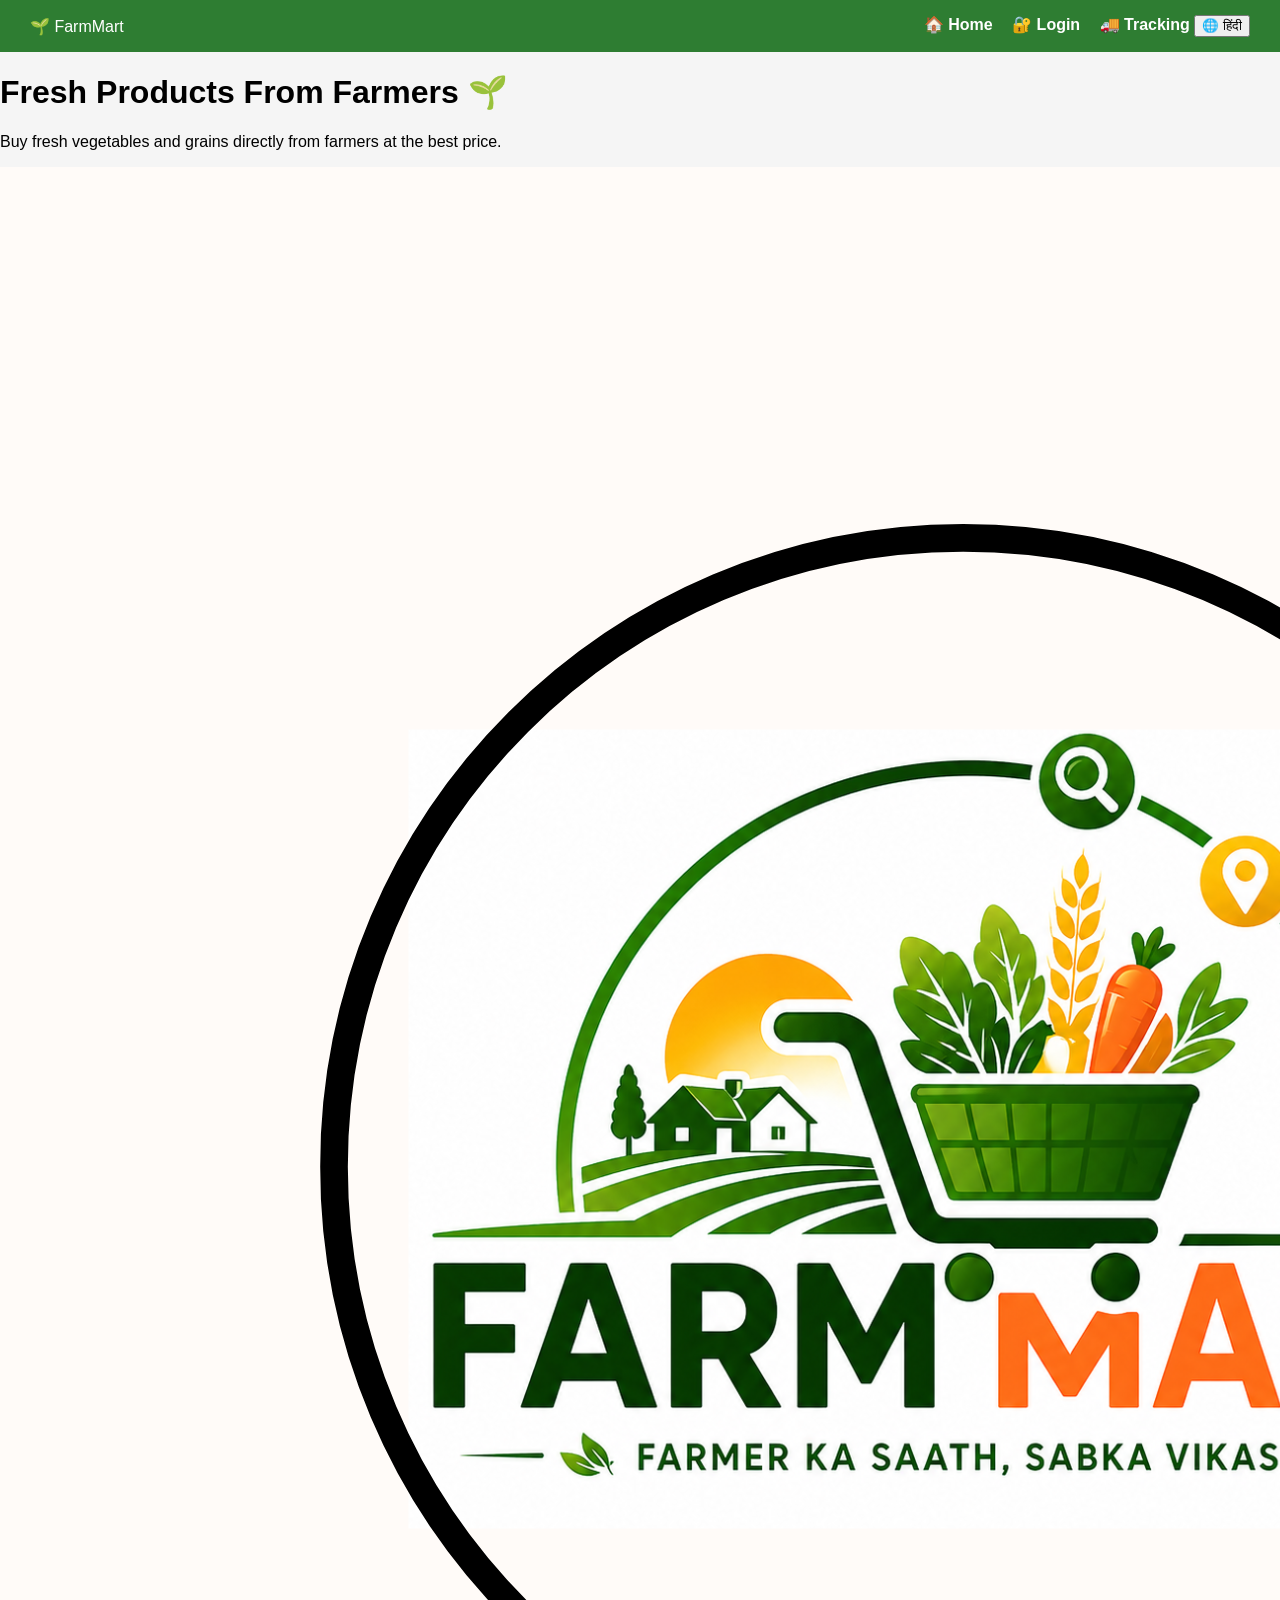
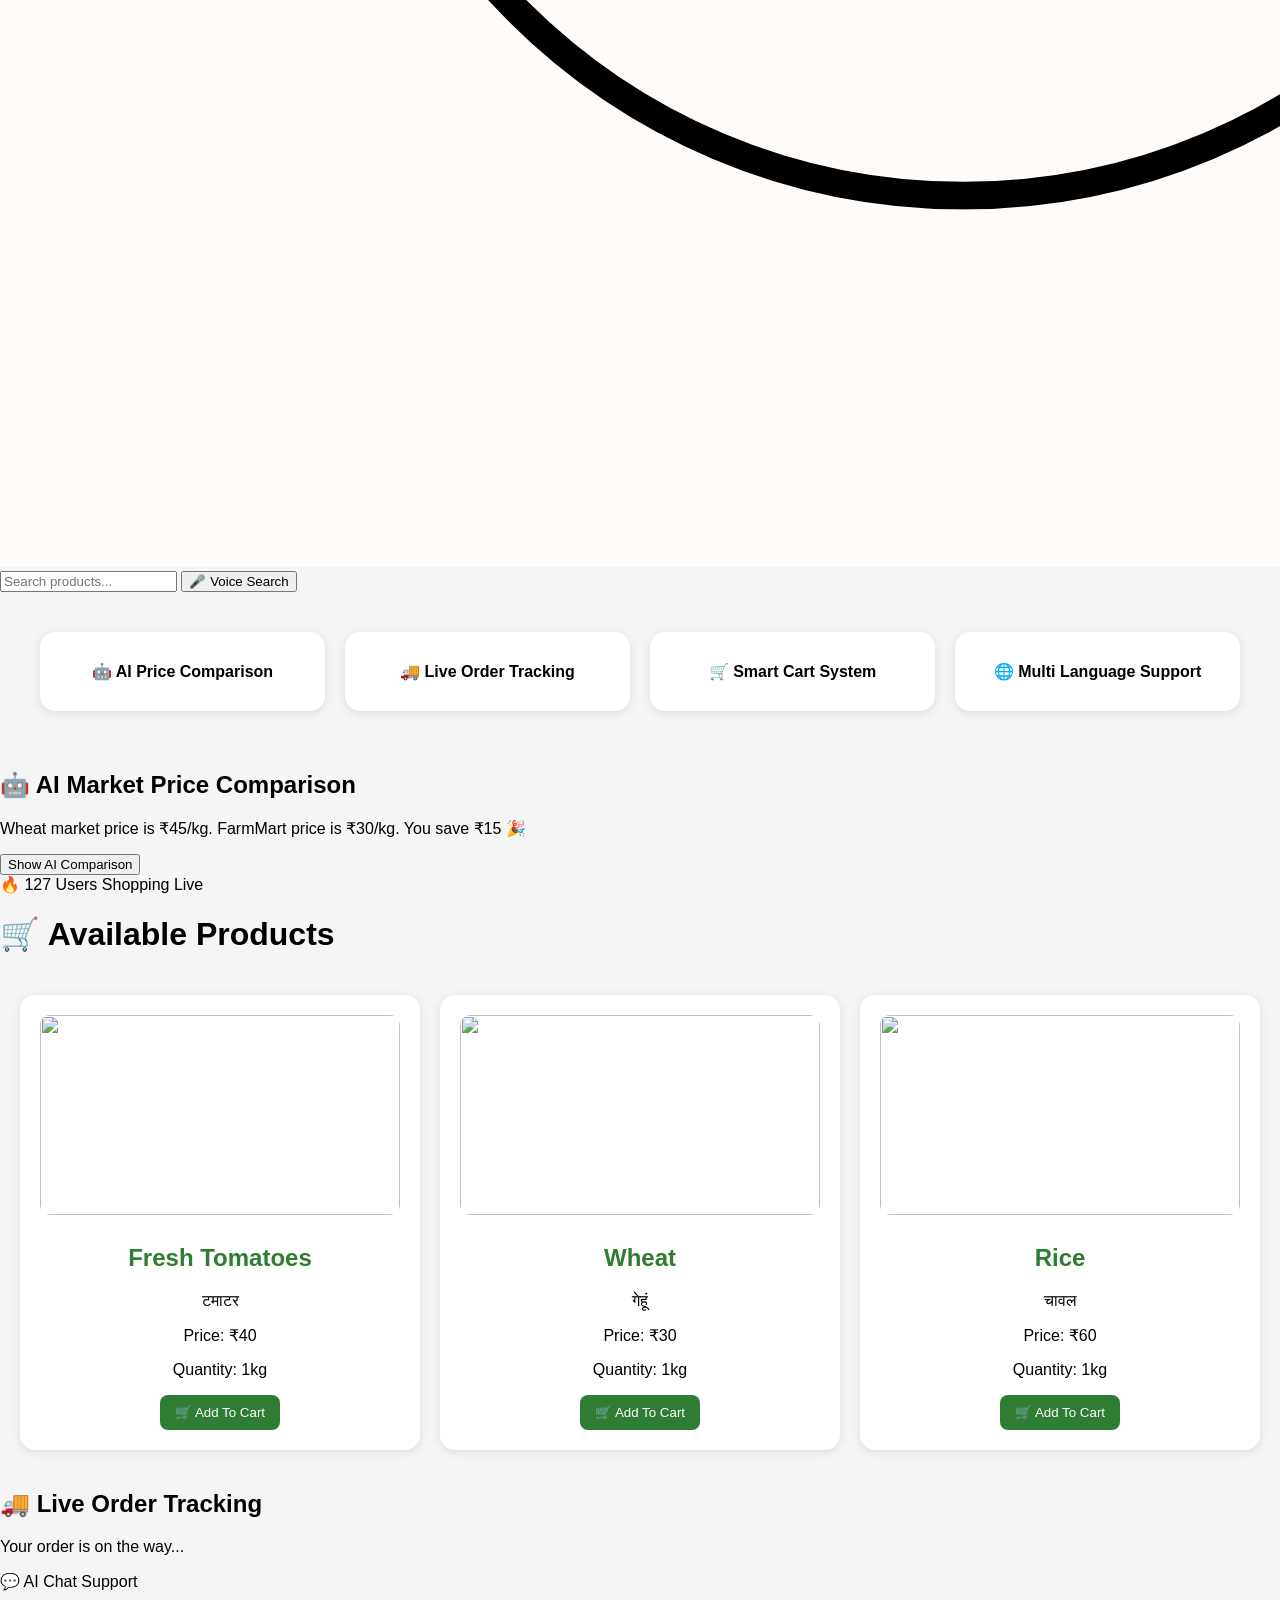
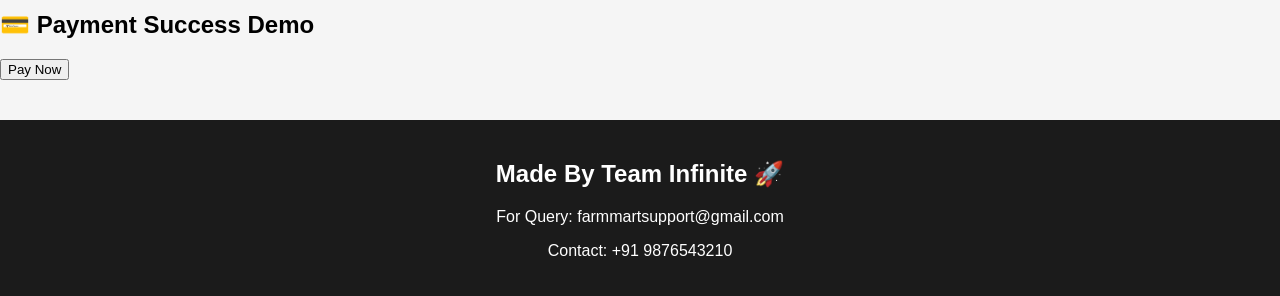
==== commit 88988a92: "Update index.html" ====
--- a/index.html
+++ b/index.html
@@ -5,12 +5,14 @@
 
     <meta charset="UTF-8">
 
-    <meta name="viewport"
+    <meta
+    name="viewport"
     content="width=device-width, initial-scale=1.0">
 
     <title>FarmMart</title>
 
-    <link rel="stylesheet"
+    <link
+    rel="stylesheet"
     href="style.css">
 
 </head>
@@ -21,121 +23,256 @@
 
     <nav class="navbar">
 
-        <h1>
-            🌾 FarmMart
+        <div class="logo">
+
+            🌱 FarmMart
+
+        </div>
+
+        <div class="nav-links">
+
+            <a href="index.html">
+                🏠 Home
+            </a>
+
+            <a href="login.html">
+                🔐 Login
+            </a>
+
+            <a href="tracking.html">
+                🚚 Tracking
+            </a>
+
+            <button onclick="switchLanguage()">
+
+                🌐 हिंदी
+
+            </button>
+
+        </div>
+
+    </nav>
+
+
+    <!-- HERO SECTION -->
+
+    <div class="hero-section">
+
+        <h1 id="main-heading">
+
+            Fresh Products From Farmers 🌱
+
         </h1>
 
-        <div class="nav-links">
-
-            <a href="index.html">
-                Home
-            </a>
-
-            <a href="cart.html">
-                Cart
-            </a>
-
-            <a href="seller.html">
-                Seller
-            </a>
-
-            <a href="tracking.html">
-                Tracking
-            </a>
-
-            <a href="login.html">
-                Login
-            </a>
-
-        </div>
-
-    </nav>
-
-
-    <!-- HERO SECTION -->
-
-    <section class="hero">
-
-        <h1 id="main-heading">
-            Fresh Products From Farmers 🌱
-        </h1>
-
-        <p>
-            Direct Farmer To Customer Marketplace
-        </p>
-
-        <button onclick="switchLanguage()">
-            🌐 Hindi / English
-        </button>
-
-    </section>
+        <p class="hero-text">
+
+            Buy fresh vegetables and grains directly from farmers at the best price.
+
+        </p>
+
+        <img
+        src="logo.png"
+        class="hero-image">
+
+    </div>
 
 
     <!-- SEARCH -->
 
-    <div class="search-box">
+    <div class="search-section">
 
         <input
         type="text"
         id="search"
         placeholder="Search products..."
-        onkeyup="searchProduct()"
-        >
+        onkeyup="searchProduct()">
 
         <button onclick="startVoiceSearch()">
+
             🎤 Voice Search
+
         </button>
 
     </div>
 
 
+    <!-- FEATURE CARDS -->
+
+    <div class="features">
+
+        <div class="feature-card">
+
+            🤖 AI Price Comparison
+
+        </div>
+
+        <div class="feature-card">
+
+            🚚 Live Order Tracking
+
+        </div>
+
+        <div class="feature-card">
+
+            🛒 Smart Cart System
+
+        </div>
+
+        <div class="feature-card">
+
+            🌐 Multi Language Support
+
+        </div>
+
+    </div>
+
+
+    <!-- AI PRICE -->
+
+    <div class="ai-price-box">
+
+        <h2>
+
+            🤖 AI Market Price Comparison
+
+        </h2>
+
+        <p id="ai-price-text">
+
+            Wheat market price is ₹45/kg.
+            FarmMart price is ₹30/kg.
+            You save ₹15 🎉
+
+        </p>
+
+        <button onclick="changeAIPrice()">
+
+            Show AI Comparison
+
+        </button>
+
+    </div>
+
+
+    <!-- LIVE USERS -->
+
+    <div class="live-users">
+
+        🔥 127 Users Shopping Live
+
+    </div>
+
+
     <!-- PRODUCTS -->
 
-    <div id="products"
+    <h1 class="product-heading">
+
+        🛒 Available Products
+
+    </h1>
+
+    <div
+    id="products"
     class="products-container">
 
     </div>
 
 
-    <!-- FEATURES -->
-
-    <section class="features">
-
-        <div class="feature-card">
-            🤖 AI Price Comparison
-        </div>
-
-        <div class="feature-card">
+    <!-- ORDER TRACKING -->
+
+    <div class="tracking-box">
+
+        <h2>
+
             🚚 Live Order Tracking
-        </div>
-
-        <div class="feature-card">
-            🛒 Smart Cart System
-        </div>
-
-        <div class="feature-card">
-            🌐 Multi Language Support
-        </div>
-
-    </section>
+
+        </h2>
+
+        <div class="tracking-bar">
+
+            <div class="tracking-progress">
+
+            </div>
+
+        </div>
+
+        <p>
+
+            Your order is on the way...
+
+        </p>
+
+    </div>
+
+
+    <!-- CHATBOT -->
+
+    <div class="chatbot">
+
+        💬 AI Chat Support
+
+    </div>
+
+
+    <!-- PAYMENT -->
+
+    <div class="payment-box">
+
+        <h2>
+
+            💳 Payment Success Demo
+
+        </h2>
+
+        <button onclick="showPaymentSuccess()">
+
+            Pay Now
+
+        </button>
+
+    </div>
+
+
+    <!-- NOTIFICATION -->
+
+    <div
+    id="notification"
+    class="notification">
+
+    </div>
 
 
     <!-- FOOTER -->
 
     <footer>
 
-        <h3>
-            FarmMart By Infinite 🚀
-        </h3>
+        <h2>
+
+            Made By Team Infinite 🚀
+
+        </h2>
 
         <p>
-            Hackathon Project
+
+            For Query:
+            farmmartsupport@gmail.com
+
+        </p>
+
+        <p>
+
+            Contact:
+            +91 9876543210
+
         </p>
 
     </footer>
 
 
+    <!-- SCRIPT -->
+
     <script src="script.js"></script>
 
 </body>
+
 </html>
--- a/style.css
+++ b/style.css
@@ -201,3 +201,91 @@
 
     margin-top:40px;
 }
+.ai-box{
+
+    background:white;
+
+    margin:30px;
+
+    padding:25px;
+
+    border-radius:15px;
+
+    text-align:center;
+
+    box-shadow:0 2px 10px rgba(0,0,0,0.1);
+}
+
+.ai-box h2{
+
+    color:#2e7d32;
+}
+
+.ai-box button{
+
+    padding:12px 20px;
+
+    border:none;
+
+    background:#ff9800;
+
+    color:white;
+
+    border-radius:10px;
+
+    cursor:pointer;
+}
+#notification{
+
+    position:fixed;
+
+    top:20px;
+
+    right:20px;
+
+    background:#2e7d32;
+
+    color:white;
+
+    padding:15px 20px;
+
+    border-radius:10px;
+
+    box-shadow:0 2px 10px rgba(0,0,0,0.2);
+
+    font-weight:bold;
+
+    z-index:999;
+
+    display:none;
+
+    animation:slideIn 0.5s ease;
+}
+
+@keyframes slideIn{
+
+    from{
+
+        transform:translateX(100px);
+
+        opacity:0;
+    }
+
+    to{
+
+        transform:translateX(0);
+
+        opacity:1;
+    }
+}.product-image{
+
+    width:100%;
+
+    height:200px;
+
+    object-fit:cover;
+
+    border-radius:10px;
+
+    margin-bottom:10px;
+}
